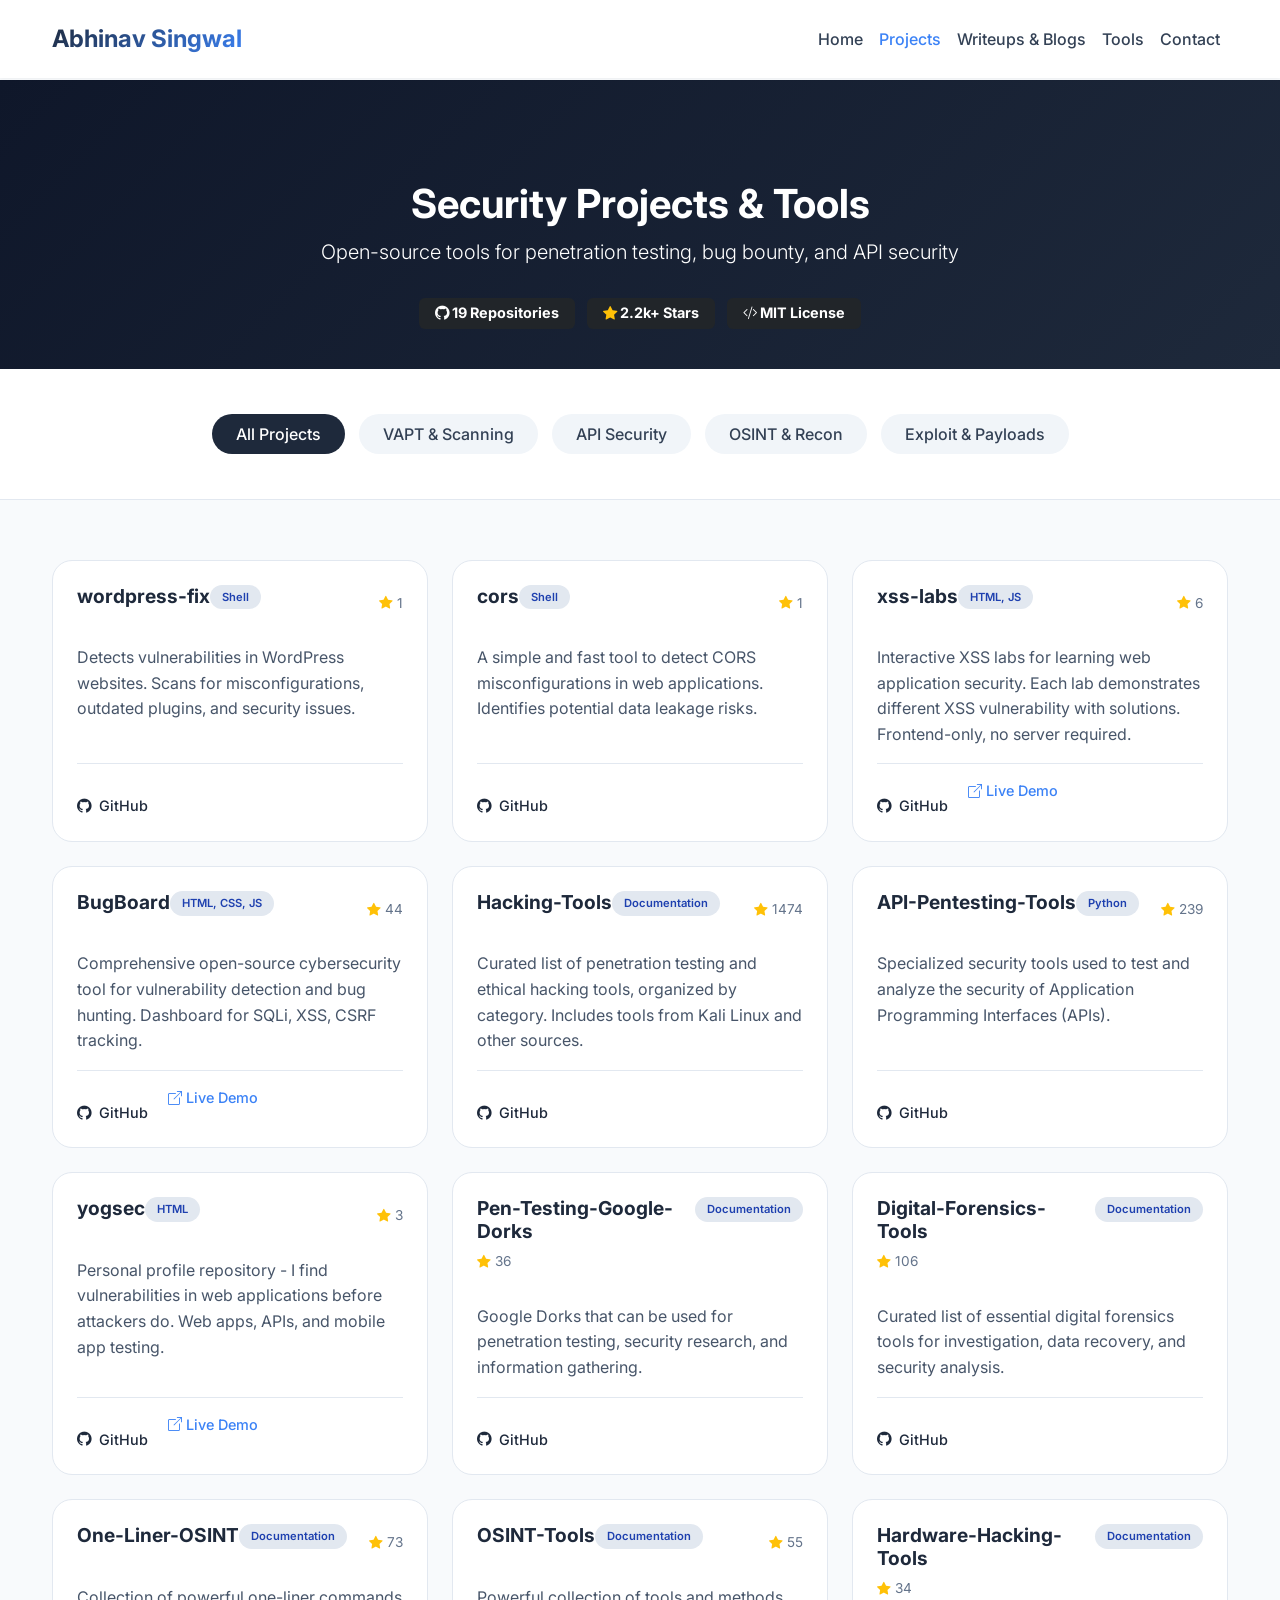
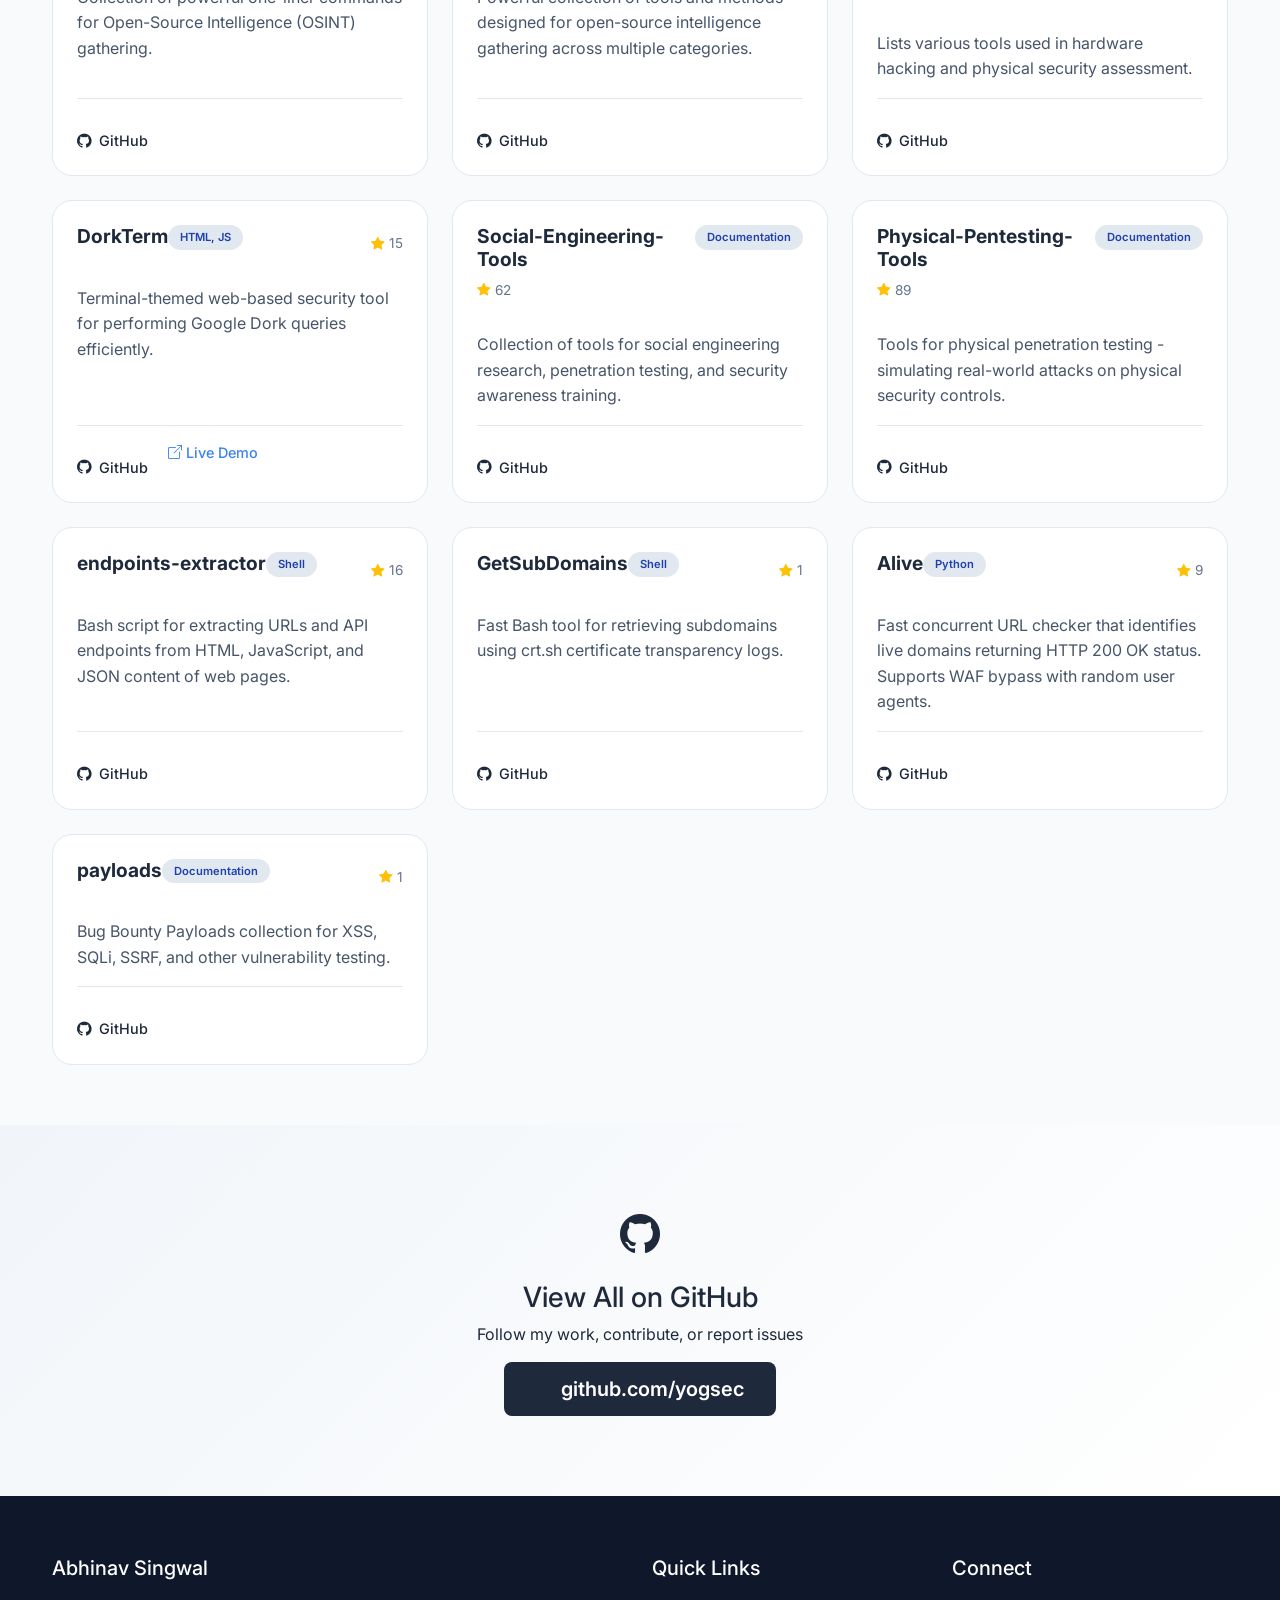
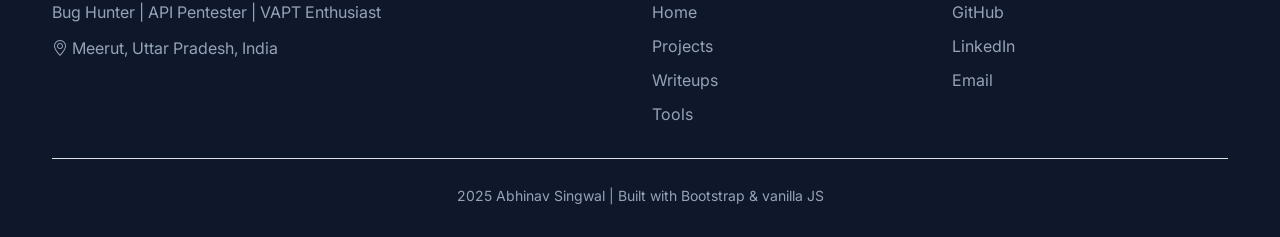
==== projects.html @ 03f1d9d0 "Add files via upload" ====
<!DOCTYPE html>
<html lang="en">
<head>
    <meta charset="UTF-8">
    <meta name="viewport" content="width=device-width, initial-scale=1.0">
    <title>Projects | Abhinav Singwal - Security Tools & VAPT</title>
    <!-- Bootstrap 5 CSS + Icons + Google Fonts -->
    <link href="https://cdn.jsdelivr.net/npm/bootstrap@5.3.0-alpha1/dist/css/bootstrap.min.css" rel="stylesheet">
    <link rel="stylesheet" href="https://cdn.jsdelivr.net/npm/bootstrap-icons@1.11.3/font/bootstrap-icons.min.css">
    <link href="https://fonts.googleapis.com/css2?family=Inter:opsz,wght@14..32,300;14..32,400;14..32,600;14..32,700&display=swap" rel="stylesheet">
    <link rel="stylesheet" href="style.css">
</head>
<body>

    <!-- Navigation -->
    <nav class="navbar navbar-expand-lg fixed-top">
        <div class="container">
            <a class="navbar-brand fw-bold" href="index.html">Abhinav Singwal</a>
            <button class="navbar-toggler" type="button" data-bs-toggle="collapse" data-bs-target="#navbarMain">
                <span class="navbar-toggler-icon"></span>
            </button>
            <div class="collapse navbar-collapse" id="navbarMain">
                <ul class="navbar-nav ms-auto mb-2 mb-lg-0">
                    <li class="nav-item"><a class="nav-link" href="index.html">Home</a></li>
                    <li class="nav-item"><a class="nav-link active" href="projects.html">Projects</a></li>
                    <li class="nav-item"><a class="nav-link" href="writeups.html">Writeups & Blogs</a></li>
                    <li class="nav-item"><a class="nav-link" href="tools.html">Tools</a></li>
                    <li class="nav-item"><a class="nav-link" href="contact.html">Contact</a></li>
                </ul>
            </div>
        </div>
    </nav>

    <!-- Page Header -->
    <section class="page-header">
        <div class="container">
            <div class="text-center">
                <h1 class="fw-bold">Security Projects & Tools</h1>
                <p class="lead">Open-source tools for penetration testing, bug bounty, and API security</p>
                <div class="github-stats mt-3">
                    <span class="badge bg-dark me-2"><i class="bi bi-github"></i> 19 Repositories</span>
                    <span class="badge bg-dark me-2"><i class="bi bi-star-fill text-warning"></i> 2.2k+ Stars</span>
                    <span class="badge bg-dark"><i class="bi bi-code-slash"></i> MIT License</span>
                </div>
            </div>
        </div>
    </section>

    <!-- Filter Buttons -->
    <section class="filter-section">
        <div class="container">
            <div class="filter-buttons text-center">
                <button class="btn filter-btn active" data-filter="all">All Projects</button>
                <button class="btn filter-btn" data-filter="vapt">VAPT & Scanning</button>
                <button class="btn filter-btn" data-filter="api">API Security</button>
                <button class="btn filter-btn" data-filter="osint">OSINT & Recon</button>
                <button class="btn filter-btn" data-filter="exploit">Exploit & Payloads</button>
            </div>
        </div>
    </section>

    <!-- Projects Grid -->
    <section class="projects-grid-section">
        <div class="container">
            <div class="row g-4" id="projectsContainer">
                <!-- Projects will be loaded dynamically via JavaScript -->
            </div>
        </div>
    </section>

    <!-- GitHub Callout -->
    <section class="github-callout">
        <div class="container text-center">
            <i class="bi bi-github fs-1"></i>
            <h3 class="mt-3">View All on GitHub</h3>
            <p>Follow my work, contribute, or report issues</p>
            <a href="https://github.com/yogsec" target="_blank" class="btn btn-primary btn-lg">
                <i class="bi bi-github"></i> github.com/yogsec
            </a>
        </div>
    </section>

    <!-- Footer -->
    <footer class="footer">
        <div class="container">
            <div class="row">
                <div class="col-md-6">
                    <h5>Abhinav Singwal</h5>
                    <p>Bug Hunter | API Pentester | VAPT Enthusiast</p>
                    <p><i class="bi bi-geo-alt"></i> Meerut, Uttar Pradesh, India</p>
                </div>
                <div class="col-md-3">
                    <h5>Quick Links</h5>
                    <ul class="list-unstyled">
                        <li><a href="index.html">Home</a></li>
                        <li><a href="projects.html">Projects</a></li>
                        <li><a href="writeups.html">Writeups</a></li>
                        <li><a href="tools.html">Tools</a></li>
                    </ul>
                </div>
                <div class="col-md-3">
                    <h5>Connect</h5>
                    <ul class="list-unstyled">
                        <li><a href="https://github.com/yogsec" target="_blank">GitHub</a></li>
                        <li><a href="https://linkedin.com/in/abhinavsingwal" target="_blank">LinkedIn</a></li>
                        <li><a href="mailto:abhinavsingwal@gmail.com">Email</a></li>
                    </ul>
                </div>
            </div>
            <div class="text-center pt-4 mt-3 border-top">
                <small>2025 Abhinav Singwal | Built with Bootstrap & vanilla JS</small>
            </div>
        </div>
    </footer>

    <script src="https://cdn.jsdelivr.net/npm/bootstrap@5.3.0-alpha1/dist/js/bootstrap.bundle.min.js"></script>
    <script src="projects-data.js"></script>
    <script src="projects.js"></script>
</body>
</html>
---- style.css ----
/* style.css - Abhinav Singwal Portfolio - Fixed Spacing */

* {
    margin: 0;
    padding: 0;
    box-sizing: border-box;
}

body {
    font-family: 'Inter', sans-serif;
    background-color: #f8fafc;
    color: #1e293b;
    padding-top: 80px;
}

/* Navigation */
.navbar {
    background-color: rgba(255, 255, 255, 0.98);
    backdrop-filter: blur(10px);
    box-shadow: 0 1px 3px rgba(0, 0, 0, 0.05);
    padding: 1rem 0;
}

.navbar-brand {
    font-size: 1.5rem;
    background: linear-gradient(135deg, #1e293b, #3b82f6);
    -webkit-background-clip: text;
    background-clip: text;
    color: transparent !important;
}

.nav-link {
    font-weight: 500;
    color: #334155 !important;
    transition: color 0.2s ease;
}

.nav-link:hover,
.nav-link.active {
    color: #3b82f6 !important;
}

/* Hero Section - Extra spacing added */
.hero-section {
    padding: 80px 0 70px 0;
    background: linear-gradient(135deg, #f1f5f9 0%, #ffffff 100%);
}

.hero-badge {
    display: inline-block;
    background: #e2e8f0;
    padding: 6px 20px;
    border-radius: 30px;
    font-size: 0.85rem;
    font-weight: 600;
    color: #1e40af;
    margin-bottom: 20px;
}

.display-4 {
    margin-bottom: 20px;
    line-height: 1.3;
}

.lead {
    margin-bottom: 30px;
    line-height: 1.6;
}

.social-links {
    margin-top: 30px;
}

.social-links a {
    color: #475569;
    text-decoration: none;
    font-weight: 500;
    margin-right: 25px;
    transition: color 0.2s;
}

.social-links a:hover {
    color: #3b82f6;
}

.hero-card {
    background: white;
    border-radius: 24px;
    box-shadow: 0 20px 35px -10px rgba(0, 0, 0, 0.1);
    border: 1px solid rgba(59, 130, 246, 0.1);
    padding: 30px !important;
}

.hero-card i {
    color: #3b82f6;
}

/* Buttons */
.btn-primary {
    background: #1e293b;
    border: none;
    padding: 12px 32px;
    font-weight: 600;
    transition: all 0.2s;
    border-radius: 8px;
}

.btn-primary:hover {
    background: #3b82f6;
    transform: translateY(-2px);
    box-shadow: 0 10px 20px -5px rgba(59, 130, 246, 0.3);
}

.btn-outline-secondary {
    border: 2px solid #cbd5e1;
    color: #334155;
    padding: 12px 32px;
    font-weight: 600;
    border-radius: 8px;
}

.btn-outline-secondary:hover {
    border-color: #3b82f6;
    background: #f8fafc;
    color: #3b82f6;
}

/* Skills Section - Extra spacing */
.skills-section {
    padding: 80px 0;
    background: white;
}

.skills-section .text-center {
    margin-bottom: 60px;
}

.skills-section h2 {
    margin-bottom: 15px;
}

.skills-section .text-secondary {
    font-size: 1.1rem;
}

.skill-card {
    background: #f8fafc;
    border-radius: 20px;
    padding: 35px 25px !important;
    transition: all 0.3s ease;
    border: 1px solid #e2e8f0;
    margin-bottom: 0;
}

.skill-card i {
    font-size: 2.8rem;
    color: #3b82f6;
    margin-bottom: 20px;
    display: inline-block;
}

.skill-card h5 {
    margin-bottom: 15px;
    font-size: 1.3rem;
}

.skill-card p {
    line-height: 1.6;
    color: #475569;
}

/* Featured Section - Extra spacing */
.featured-section {
    padding: 80px 0;
    background: #f1f5f9;
}

.featured-section .text-center {
    margin-bottom: 60px;
}

.featured-section h2 {
    margin-bottom: 15px;
}

.project-card {
    background: white;
    border-radius: 20px;
    padding: 30px !important;
    transition: all 0.3s;
    border: 1px solid #e2e8f0;
}

.project-card h4 {
    margin-bottom: 15px;
}

.project-card p {
    line-height: 1.6;
    margin: 15px 0;
    color: #475569;
}

.project-card .badge {
    font-size: 0.7rem;
    padding: 5px 12px;
}

.repo-link {
    color: #3b82f6;
    text-decoration: none;
    font-weight: 500;
    display: inline-flex;
    align-items: center;
    gap: 0.5rem;
    margin-top: 15px;
}

/* Writeups Preview */
.writeups-preview {
    padding: 80px 0;
    background: white;
}

.writeups-preview h2 {
    margin-bottom: 20px;
}

.writeups-preview p {
    line-height: 1.6;
    margin-bottom: 25px;
}

.blog-card {
    background: #f8fafc;
    border-radius: 16px;
    padding: 20px !important;
    border-left: 4px solid #3b82f6;
    margin-bottom: 20px;
    transition: all 0.2s;
}

.blog-card i {
    color: #3b82f6;
}

.blog-card h6 {
    margin-bottom: 5px;
}

/* Certifications Section */
.certs-section {
    padding: 80px 0;
    background: linear-gradient(135deg, #0f172a 0%, #1e293b 100%);
    color: white;
}

.cert-card {
    background: rgba(255, 255, 255, 0.05);
    backdrop-filter: blur(10px);
    border-radius: 24px;
    padding: 35px;
    border: 1px solid rgba(255, 255, 255, 0.1);
    height: 100%;
}

.cert-card i {
    color: #3b82f6;
    margin-bottom: 20px;
    font-size: 2.5rem;
}

.cert-card h4 {
    margin-bottom: 20px;
}

.cert-card ul li {
    margin-bottom: 12px;
}

/* Footer */
.footer {
    background: #0f172a;
    color: #94a3b8;
    padding: 60px 0 30px;
    margin-top: 0;
}

.footer h5 {
    color: white;
    margin-bottom: 20px;
}

.footer p {
    margin-bottom: 10px;
    line-height: 1.6;
}

.footer ul li {
    margin-bottom: 10px;
}

.footer a {
    color: #94a3b8;
    text-decoration: none;
    transition: color 0.2s;
}

.footer a:hover {
    color: #3b82f6;
}

/* Section common spacing */
.container {
    max-width: 1200px;
    margin: 0 auto;
}

section {
    width: 100%;
}

/* Row spacing */
.row {
    margin-bottom: 0;
}

.row>[class*="col-"] {
    margin-bottom: 0;
}

/* Responsive */
@media (max-width: 768px) {
    body {
        padding-top: 70px;
    }

    .hero-section {
        padding: 50px 0 40px 0;
        text-align: center;
    }

    .display-4 {
        font-size: 2rem;
    }

    .hero-section .lead {
        font-size: 1rem;
    }

    .social-links {
        justify-content: center;
    }

    .skills-section {
        padding: 50px 0;
    }

    .featured-section {
        padding: 50px 0;
    }

    .writeups-preview {
        padding: 50px 0;
        text-align: center;
    }

    .certs-section {
        padding: 50px 0;
    }

    .cert-card {
        margin-bottom: 20px;
    }

    .footer {
        text-align: center;
    }

    .btn-primary,
    .btn-outline-secondary {
        padding: 10px 24px;
    }
}

/* Extra large screens ke liye bhi spacing */
@media (min-width: 1400px) {
    .hero-section {
        padding: 100px 0 90px 0;
    }

    .skills-section,
    .featured-section,
    .writeups-preview,
    .certs-section {
        padding: 100px 0;
    }
}

/* Add these to the bottom of your existing style.css */

/* Page Header */
.page-header {
    padding: 100px 0 40px 0;
    background: linear-gradient(135deg, #0f172a 0%, #1e293b 100%);
    color: white;
}

.github-stats .badge {
    font-size: 0.9rem;
    padding: 8px 16px;
}

/* Filter Section */
.filter-section {
    padding: 40px 0;
    background: white;
    border-bottom: 1px solid #e2e8f0;
}

.filter-btn {
    background: #f1f5f9;
    color: #334155;
    border: none;
    padding: 8px 24px;
    margin: 5px;
    border-radius: 40px;
    font-weight: 500;
    transition: all 0.2s;
}

.filter-btn:hover,
.filter-btn.active {
    background: #1e293b;
    color: white;
}

/* Projects Grid */
.projects-grid-section {
    padding: 60px 0;
    background: #f8fafc;
    min-height: 600px;
}

.project-card-detailed {
    background: white;
    border-radius: 20px;
    padding: 24px;
    height: 100%;
    transition: all 0.3s;
    border: 1px solid #e2e8f0;
    display: flex;
    flex-direction: column;
}

.project-card-detailed:hover {
    transform: translateY(-5px);
    box-shadow: 0 20px 30px -15px rgba(0, 0, 0, 0.1);
    border-color: #3b82f6;
}

.project-header {
    display: flex;
    justify-content: space-between;
    align-items: flex-start;
    flex-wrap: wrap;
    margin-bottom: 16px;
}

.project-name {
    font-size: 1.2rem;
    font-weight: 700;
    margin-bottom: 0;
    color: #1e293b;
}

.tech-badge {
    background: #e2e8f0;
    padding: 4px 12px;
    border-radius: 20px;
    font-size: 0.7rem;
    font-weight: 600;
    color: #1e40af;
}

.stars-count {
    font-size: 0.85rem;
    color: #64748b;
    margin-top: 8px;
}

.project-description {
    color: #475569;
    line-height: 1.6;
    margin: 16px 0;
    flex-grow: 1;
}

.project-footer {
    margin-top: auto;
    border-top: 1px solid #e2e8f0;
    padding-top: 16px;
}

.project-links {
    display: flex;
    gap: 20px;
    flex-wrap: wrap;
}

.repo-link, .demo-link {
    text-decoration: none;
    font-weight: 500;
    font-size: 0.9rem;
    transition: color 0.2s;
}

.repo-link {
    color: #1e293b;
}

.repo-link:hover {
    color: #3b82f6;
}

.demo-link {
    color: #3b82f6;
}

.demo-link:hover {
    text-decoration: underline;
}

/* GitHub Callout */
.github-callout {
    padding: 80px 0;
    background: linear-gradient(135deg, #f1f5f9 0%, #ffffff 100%);
}

.github-callout i {
    color: #1e293b;
}

.github-callout .btn-primary {
    background: #1e293b;
}

.github-callout .btn-primary:hover {
    background: #3b82f6;
}

/* Responsive */
@media (max-width: 768px) {
    .page-header {
        padding: 80px 0 30px 0;
    }
    
    .page-header h1 {
        font-size: 1.8rem;
    }
    
    .filter-section {
        padding: 30px 0;
    }
    
    .filter-btn {
        padding: 6px 18px;
        font-size: 0.85rem;
    }
    
    .projects-grid-section {
        padding: 40px 0;
    }
    
    .project-name {
        font-size: 1rem;
    }
}


/* Redirect Section */
.redirect-section {
    padding: 120px 0 60px 0;
    background: linear-gradient(135deg, #f1f5f9 0%, #ffffff 100%);
    min-height: 70vh;
}

.redirect-card {
    background: white;
    border-radius: 32px;
    padding: 50px 30px;
    box-shadow: 0 20px 40px -15px rgba(0, 0, 0, 0.1);
    max-width: 800px;
    margin: 0 auto;
}

.redirect-icon i {
    font-size: 5rem;
    color: #3b82f6;
}

.redirect-message {
    background: #f8fafc;
    border-radius: 20px;
    padding: 30px;
    margin: 30px 0;
}

.redirect-buttons .btn-primary {
    background: #1e293b;
    border: none;
}

.redirect-buttons .btn-primary:hover {
    background: #3b82f6;
}

/* Featured Writeups Section */
.featured-writeups {
    padding: 60px 0;
    background: white;
}

.writeup-card {
    background: #f8fafc;
    border-radius: 20px;
    padding: 30px;
    text-align: center;
    cursor: pointer;
    transition: all 0.3s ease;
    border: 1px solid #e2e8f0;
    height: 100%;
}

.writeup-card:hover {
    transform: translateY(-8px);
    box-shadow: 0 20px 30px -12px rgba(0, 0, 0, 0.15);
    border-color: #3b82f6;
}

.writeup-card i {
    font-size: 2.5rem;
    color: #3b82f6;
    margin-bottom: 20px;
}

.writeup-card h5 {
    margin-bottom: 15px;
    font-weight: 600;
}

.writeup-card p {
    color: #64748b;
    font-size: 0.9rem;
    line-height: 1.5;
    margin-bottom: 20px;
}

.read-link {
    color: #3b82f6;
    font-weight: 500;
    text-decoration: none;
    display: inline-flex;
    align-items: center;
    gap: 5px;
}

.writeup-card:hover .read-link {
    gap: 10px;
}

@media (max-width: 768px) {
    .redirect-section {
        padding: 100px 0 40px 0;
    }
    
    .redirect-card {
        padding: 30px 20px;
    }
    
    .redirect-icon i {
        font-size: 3.5rem;
    }
    
    .redirect-message {
        padding: 20px;
    }
    
    .redirect-buttons .btn {
        display: inline-block;
        margin: 5px;
    }
    
    .featured-writeups {
        padding: 40px 0;
    }
    
    .writeup-card {
        padding: 25px;
    }
}

/* Tools Page Styles */
.tools-header {
    padding: 100px 0 50px 0;
    background: linear-gradient(135deg, #0f172a 0%, #1e293b 100%);
    color: white;
}

.tools-badge {
    display: inline-block;
    background: rgba(59, 130, 246, 0.2);
    padding: 8px 20px;
    border-radius: 40px;
    font-size: 0.9rem;
    border: 1px solid rgba(59, 130, 246, 0.3);
}

.tools-badge i {
    color: #3b82f6;
    margin-right: 8px;
}

.tools-stats {
    display: flex;
    justify-content: center;
    gap: 20px;
    flex-wrap: wrap;
}

.stat-badge {
    background: rgba(255, 255, 255, 0.1);
    padding: 6px 16px;
    border-radius: 30px;
    font-size: 0.85rem;
}

.stat-badge i {
    margin-right: 6px;
}

/* Tools Grid */
.tools-grid-section {
    padding: 60px 0;
    background: #f8fafc;
}

.tool-card {
    background: white;
    border-radius: 24px;
    padding: 28px;
    height: 100%;
    transition: all 0.3s ease;
    border: 1px solid #e2e8f0;
    display: flex;
    flex-direction: column;
}

.tool-card:hover {
    transform: translateY(-6px);
    box-shadow: 0 25px 35px -15px rgba(0, 0, 0, 0.12);
    border-color: #3b82f6;
}

.tool-icon {
    width: 60px;
    height: 60px;
    background: linear-gradient(135deg, #3b82f6 0%, #1e40af 100%);
    border-radius: 16px;
    display: flex;
    align-items: center;
    justify-content: center;
    margin-bottom: 20px;
}

.tool-icon i {
    font-size: 28px;
    color: white;
}

.tool-header {
    display: flex;
    justify-content: space-between;
    align-items: flex-start;
    flex-wrap: wrap;
    margin-bottom: 16px;
}

.tool-name {
    font-size: 1.35rem;
    font-weight: 700;
    margin-bottom: 0;
    color: #1e293b;
}

.tool-badge-group {
    display: flex;
    gap: 8px;
    flex-wrap: wrap;
}

.tool-lang-badge {
    background: #e2e8f0;
    padding: 4px 12px;
    border-radius: 20px;
    font-size: 0.7rem;
    font-weight: 600;
    color: #1e40af;
}

.tool-type-badge {
    background: #dbeafe;
    padding: 4px 12px;
    border-radius: 20px;
    font-size: 0.7rem;
    font-weight: 600;
    color: #1d4ed8;
}

.tool-description {
    color: #475569;
    line-height: 1.6;
    margin: 16px 0;
    flex-grow: 1;
}

.tool-features {
    display: flex;
    flex-wrap: wrap;
    gap: 12px;
    margin: 16px 0;
    padding-top: 8px;
    border-top: 1px solid #e2e8f0;
}

.tool-features span {
    font-size: 0.75rem;
    color: #64748b;
    display: inline-flex;
    align-items: center;
    gap: 4px;
}

.tool-links {
    display: flex;
    flex-wrap: wrap;
    gap: 12px;
    margin-top: 16px;
    align-items: center;
}

.tool-github-link {
    background: #1e293b;
    color: white;
    padding: 8px 20px;
    border-radius: 40px;
    text-decoration: none;
    font-size: 0.85rem;
    font-weight: 500;
    transition: all 0.2s;
    display: inline-flex;
    align-items: center;
    gap: 6px;
}

.tool-github-link:hover {
    background: #3b82f6;
    color: white;
}

.tool-demo-link {
    background: #eff6ff;
    color: #3b82f6;
    padding: 8px 20px;
    border-radius: 40px;
    text-decoration: none;
    font-size: 0.85rem;
    font-weight: 500;
    transition: all 0.2s;
    display: inline-flex;
    align-items: center;
    gap: 6px;
}

.tool-demo-link:hover {
    background: #3b82f6;
    color: white;
}

.tool-copy-btn {
    background: #f1f5f9;
    border: 1px solid #e2e8f0;
    padding: 8px 18px;
    border-radius: 40px;
    font-size: 0.85rem;
    font-weight: 500;
    cursor: pointer;
    transition: all 0.2s;
    display: inline-flex;
    align-items: center;
    gap: 6px;
    color: #334155;
}

.tool-copy-btn:hover {
    background: #e2e8f0;
    border-color: #3b82f6;
}

/* How to Use Section */
.howto-section {
    padding: 70px 0;
    background: white;
}

.howto-card {
    background: #f8fafc;
    border-radius: 20px;
    padding: 30px;
    text-align: center;
    position: relative;
    border: 1px solid #e2e8f0;
    transition: all 0.3s;
}

.howto-card:hover {
    border-color: #3b82f6;
    box-shadow: 0 10px 25px -8px rgba(0, 0, 0, 0.08);
}

.step-number {
    position: absolute;
    top: -15px;
    left: 20px;
    background: #3b82f6;
    color: white;
    width: 35px;
    height: 35px;
    border-radius: 50%;
    display: flex;
    align-items: center;
    justify-content: center;
    font-weight: bold;
    font-size: 1rem;
}

.howto-card i {
    font-size: 2.5rem;
    color: #3b82f6;
    margin: 15px 0;
}

.howto-card h5 {
    margin-bottom: 12px;
    font-weight: 600;
}

.howto-card p {
    color: #64748b;
    font-size: 0.9rem;
    margin-bottom: 15px;
}

.howto-code {
    background: #1e293b;
    color: #e2e8f0;
    padding: 8px 12px;
    border-radius: 8px;
    font-size: 0.75rem;
    display: inline-block;
    font-family: monospace;
}

@media (max-width: 768px) {
    .tools-header {
        padding: 80px 0 40px 0;
    }
    
    .tools-header h1 {
        font-size: 1.8rem;
    }
    
    .tools-grid-section {
        padding: 40px 0;
    }
    
    .tool-card {
        padding: 20px;
    }
    
    .tool-name {
        font-size: 1.1rem;
    }
    
    .tool-links {
        flex-direction: column;
        align-items: stretch;
    }
    
    .tool-github-link,
    .tool-demo-link,
    .tool-copy-btn {
        text-align: center;
        justify-content: center;
    }
    
    .howto-section {
        padding: 50px 0;
    }
    
    .howto-card {
        margin-bottom: 30px;
    }
}


/* Contact Page Styles */
.contact-section {
    padding: 120px 0 70px 0;
    background: linear-gradient(135deg, #f8fafc 0%, #ffffff 100%);
    min-height: 100vh;
}

.contact-info-card {
    background: white;
    border-radius: 28px;
    padding: 35px;
    box-shadow: 0 20px 35px -12px rgba(0, 0, 0, 0.08);
    border: 1px solid #e2e8f0;
    height: 100%;
}

.contact-badge {
    display: inline-block;
    background: #eff6ff;
    padding: 6px 16px;
    border-radius: 40px;
    font-size: 0.85rem;
    color: #3b82f6;
    font-weight: 500;
}

.contact-badge i {
    margin-right: 6px;
}

.contact-details {
    margin: 30px 0;
}

.contact-detail-item {
    display: flex;
    align-items: center;
    gap: 16px;
    padding: 15px 0;
    border-bottom: 1px solid #e2e8f0;
}

.contact-detail-item:last-child {
    border-bottom: none;
}

.contact-icon {
    width: 48px;
    height: 48px;
    background: #eff6ff;
    border-radius: 14px;
    display: flex;
    align-items: center;
    justify-content: center;
}

.contact-icon i {
    font-size: 22px;
    color: #3b82f6;
}

.contact-detail-item h6 {
    margin-bottom: 4px;
    font-size: 0.85rem;
    color: #64748b;
}

.contact-detail-item p {
    margin-bottom: 0;
    font-weight: 500;
    color: #1e293b;
}

.contact-availability {
    background: #ecfdf5;
    padding: 14px 20px;
    border-radius: 14px;
    display: flex;
    align-items: center;
    gap: 10px;
}

.contact-availability i {
    font-size: 1.2rem;
}

.contact-availability span {
    font-weight: 500;
    color: #065f46;
}

/* Contact Form Card */
.contact-form-card {
    background: white;
    border-radius: 28px;
    padding: 35px;
    box-shadow: 0 20px 35px -12px rgba(0, 0, 0, 0.08);
    border: 1px solid #e2e8f0;
}

.form-label {
    font-weight: 600;
    color: #1e293b;
    margin-bottom: 8px;
}

.form-control {
    border: 1px solid #e2e8f0;
    border-radius: 14px;
    padding: 12px 18px;
    font-size: 0.95rem;
    transition: all 0.2s;
}

.form-control:focus {
    border-color: #3b82f6;
    box-shadow: 0 0 0 3px rgba(59, 130, 246, 0.1);
    outline: none;
}

textarea.form-control {
    resize: vertical;
}

.contact-form-card .btn-primary {
    background: #1e293b;
    padding: 14px;
    font-weight: 600;
    border-radius: 14px;
    transition: all 0.2s;
}

.contact-form-card .btn-primary:hover {
    background: #3b82f6;
    transform: translateY(-2px);
}

.contact-form-card .btn-primary:disabled {
    background: #94a3b8;
    transform: none;
}

/* Alert styles for form status */
.alert {
    padding: 12px 16px;
    border-radius: 12px;
    font-size: 0.9rem;
}

.alert-success {
    background-color: #ecfdf5;
    color: #065f46;
    border: 1px solid #a7f3d0;
}

.alert-danger {
    background-color: #fef2f2;
    color: #991b1b;
    border: 1px solid #fecaca;
}

.alert-info {
    background-color: #eff6ff;
    color: #1e40af;
    border: 1px solid #bfdbfe;
}

@media (max-width: 768px) {
    .contact-section {
        padding: 100px 0 50px 0;
    }
    
    .contact-info-card,
    .contact-form-card {
        padding: 25px;
    }
    
    .contact-detail-item {
        padding: 12px 0;
    }
    
    .contact-icon {
        width: 40px;
        height: 40px;
    }
    
    .contact-icon i {
        font-size: 18px;
    }
}
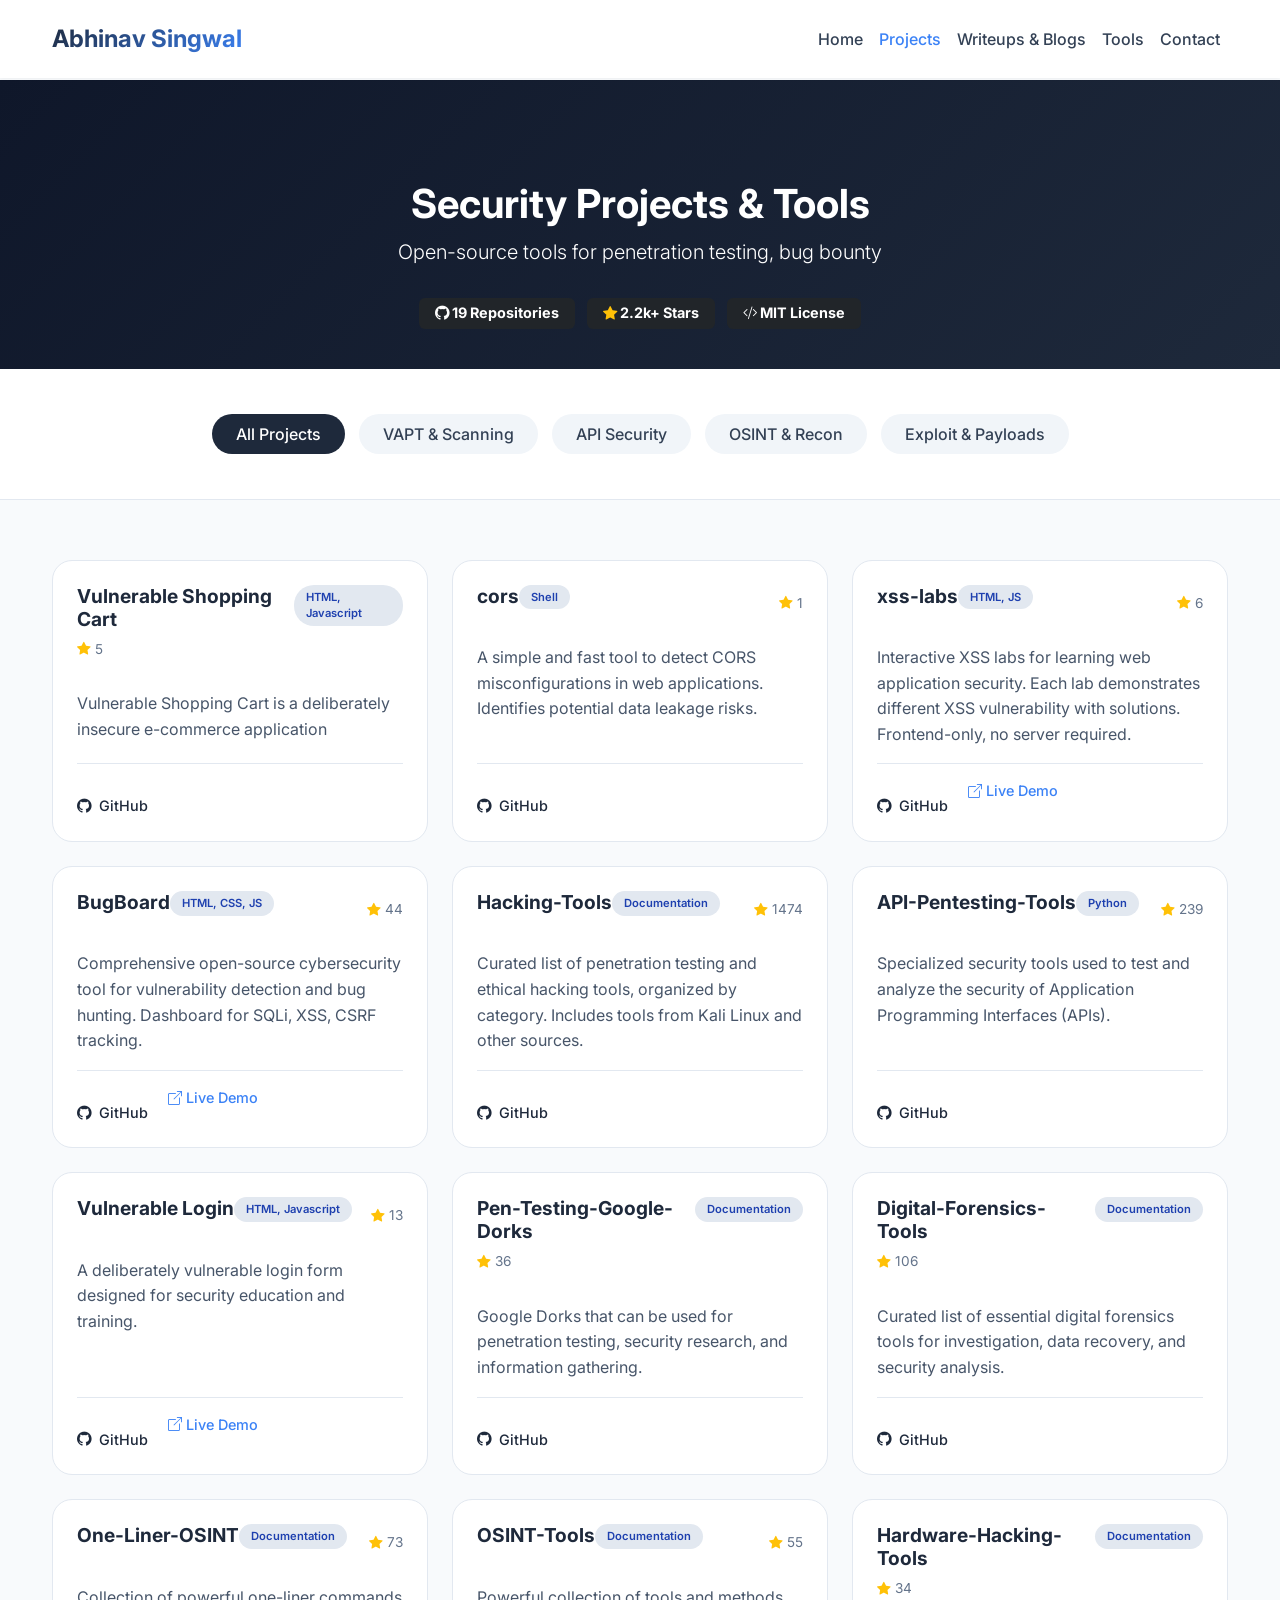
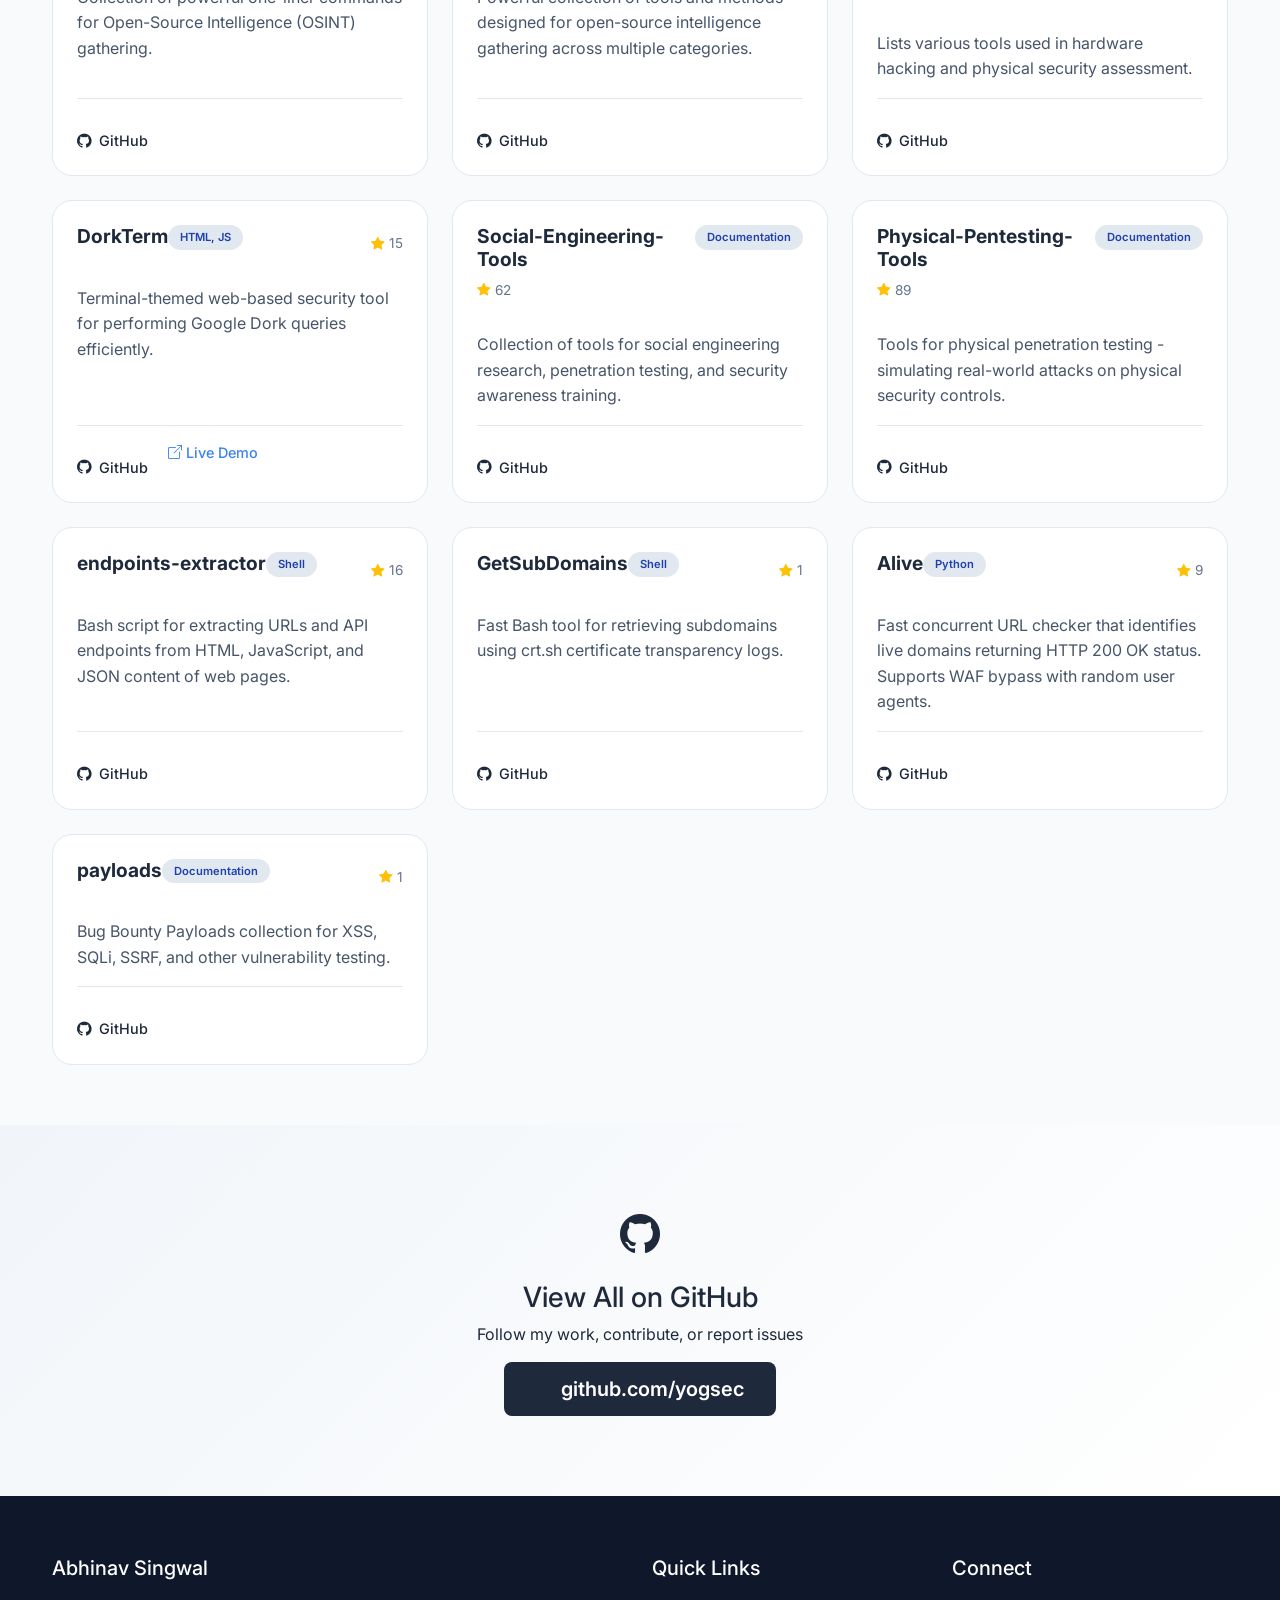
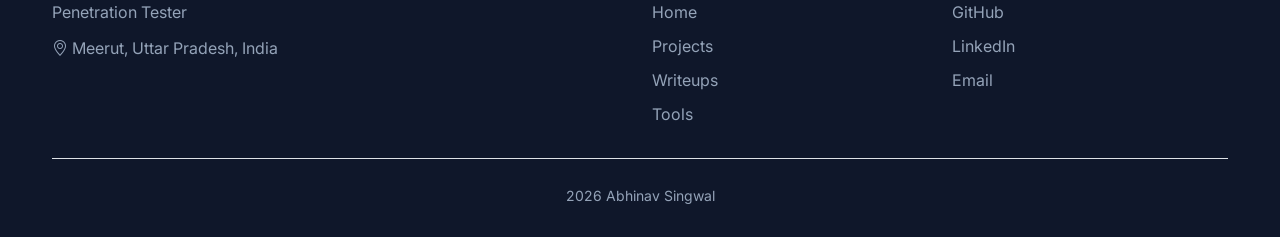
==== commit c943f457: "Add files via upload" ====
--- a/projects.html
+++ b/projects.html
@@ -36,7 +36,7 @@
         <div class="container">
             <div class="text-center">
                 <h1 class="fw-bold">Security Projects & Tools</h1>
-                <p class="lead">Open-source tools for penetration testing, bug bounty, and API security</p>
+                <p class="lead">Open-source tools for penetration testing, bug bounty</p>
                 <div class="github-stats mt-3">
                     <span class="badge bg-dark me-2"><i class="bi bi-github"></i> 19 Repositories</span>
                     <span class="badge bg-dark me-2"><i class="bi bi-star-fill text-warning"></i> 2.2k+ Stars</span>
@@ -86,7 +86,7 @@
             <div class="row">
                 <div class="col-md-6">
                     <h5>Abhinav Singwal</h5>
-                    <p>Bug Hunter | API Pentester | VAPT Enthusiast</p>
+                    <p>Penetration Tester</p>
                     <p><i class="bi bi-geo-alt"></i> Meerut, Uttar Pradesh, India</p>
                 </div>
                 <div class="col-md-3">
@@ -108,7 +108,7 @@
                 </div>
             </div>
             <div class="text-center pt-4 mt-3 border-top">
-                <small>2025 Abhinav Singwal | Built with Bootstrap & vanilla JS</small>
+                <small>2026 Abhinav Singwal</small>
             </div>
         </div>
     </footer>
